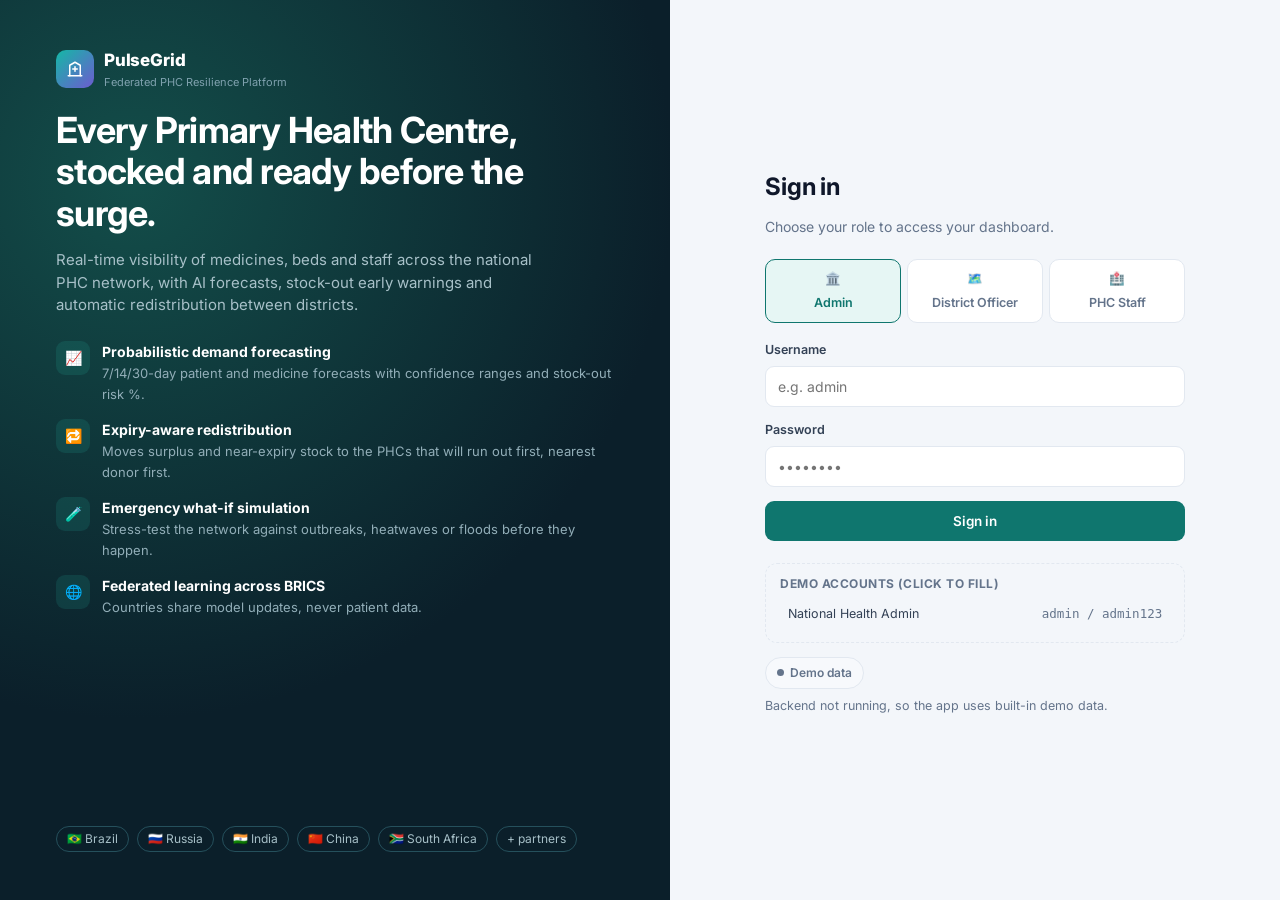
==== frontend/index.html @ be827195 "Add files via upload" ====
<!DOCTYPE html>
<html lang="en">
<head>
  <meta charset="UTF-8">
  <meta name="viewport" content="width=device-width, initial-scale=1.0">
  <title>Sign in · PulseGrid</title>
  <link rel="stylesheet" href="css/style.css">
  <script>
    (async () => {
      const res = await fetch('/api/setup/status');
      if (res.ok) {
        const {needs_setup} = await res.json();
        if (needs_setup) window.location = '/setup.html';
      }
    })();
  </script>
</head>
<body>
  <div class="login-page">
    <section class="login-side">
      <div>
        <div class="brand" style="padding:0">
          <div class="brand-mark"><svg class="ico" viewBox="0 0 24 24" fill="none" stroke="currentColor" stroke-width="2" stroke-linecap="round" stroke-linejoin="round"><path d="M3 21h18"/><path d="M5 21V7l7-4 7 4v14"/><path d="M12 9v6M9 12h6"/></svg></div>
          <div><div class="brand-name">PulseGrid</div><div class="brand-tag">Federated PHC Resilience Platform</div></div>
        </div>
        <h1>Every Primary Health Centre, stocked and ready before the surge.</h1>
        <p>Real-time visibility of medicines, beds and staff across the national PHC network, with AI forecasts, stock-out early warnings and automatic redistribution between districts.</p>
        <div class="feature-list">
          <div class="feature"><div class="feature-ico">📈</div><div><b>Probabilistic demand forecasting</b><span>7/14/30-day patient and medicine forecasts with confidence ranges and stock-out risk %.</span></div></div>
          <div class="feature"><div class="feature-ico">🔁</div><div><b>Expiry-aware redistribution</b><span>Moves surplus and near-expiry stock to the PHCs that will run out first, nearest donor first.</span></div></div>
          <div class="feature"><div class="feature-ico">🧪</div><div><b>Emergency what-if simulation</b><span>Stress-test the network against outbreaks, heatwaves or floods before they happen.</span></div></div>
          <div class="feature"><div class="feature-ico">🌐</div><div><b>Federated learning across BRICS</b><span>Countries share model updates, never patient data.</span></div></div>
        </div>
      </div>
      <div class="brics"><span>🇧🇷 Brazil</span><span>🇷🇺 Russia</span><span>🇮🇳 India</span><span>🇨🇳 China</span><span>🇿🇦 South Africa</span><span>+ partners</span></div>
    </section>

    <main class="login-main">
      <div class="login-card">
        <h2>Sign in</h2>
        <p class="muted">Choose your role to access your dashboard.</p>

        <div class="role-tabs" role="tablist">
          <button class="role-tab active" data-role="admin" type="button">🏛️<span>Admin</span></button>
          <button class="role-tab" data-role="district" type="button">🗺️<span>District Officer</span></button>
          <button class="role-tab" data-role="phc" type="button">🏥<span>PHC Staff</span></button>
        </div>

        <form class="login-form" id="loginForm" autocomplete="off">
          <div class="field">
            <label for="username">Username</label>
            <input type="text" id="username" placeholder="e.g. admin" required>
          </div>
          <div class="field">
            <label for="password">Password</label>
            <input type="password" id="password" placeholder="••••••••" required>
          </div>
          <div class="error-msg" id="error"></div>
          <button class="btn btn-primary btn-block" type="submit">Sign in</button>
        </form>

        <div class="demo-box">
          <h4>Demo accounts (click to fill)</h4>
          <div id="demoList"></div>
        </div>
        <p class="small muted" id="modeNote" style="margin-top:14px;display:flex;gap:8px;align-items:center;flex-wrap:wrap"></p>
      </div>
    </main>
  </div>

  <script src="js/data.js"></script>
  <script src="js/api.js"></script>
  <script src="js/engine.js"></script>
  <script src="js/auth.js"></script>
  <script src="js/layout.js"></script>
  <script>
    // Find out whether the backend is running, then show which mode we are in
    const detected = Api.detect().then((live) => {
      const existing = Auth.session();
      if (existing && !!existing.live === live && (!live || Api.hasToken())) location.replace(Auth.HOME[existing.role]);
      UI.$('#modeNote').innerHTML = live
        ? '<span class="mode-chip live"><i></i>Live</span> Connected to the PulseGrid backend. Data comes from the SQL database.'
        : '<span class="mode-chip"><i></i>Demo data</span> Backend not running, so the app uses built-in demo data.';
    });

    let role = 'admin';
    const tabs = UI.$$('.role-tab');
    function renderDemo() {
      UI.$('#demoList').innerHTML = Auth.USERS.filter((u) => u.role === role).map((u) =>
        `<button class="demo-chip" type="button" data-u="${u.username}" data-p="${u.password}">
           <span>${UI.esc(u.name)}</span><code>${u.username} / ${u.password}</code></button>`).join('');
      UI.$$('.demo-chip').forEach((b) => b.onclick = () => {
        UI.$('#username').value = b.dataset.u; UI.$('#password').value = b.dataset.p;
      });
    }
    tabs.forEach((t) => t.onclick = () => {
      tabs.forEach((x) => x.classList.toggle('active', x === t));
      role = t.dataset.role;
      UI.$('#error').style.display = 'none';
      renderDemo();
    });
    renderDemo();

    UI.$('#loginForm').onsubmit = async (e) => {
      e.preventDefault();
      const btn = e.target.querySelector('button[type=submit]');
      btn.disabled = true;
      await detected;
      const res = await Auth.login(UI.$('#username').value, UI.$('#password').value, role);
      btn.disabled = false;
      if (!res.ok) { const el = UI.$('#error'); el.textContent = res.error; el.style.display = 'block'; return; }
      location.href = res.home;
    };
  </script>
</body>
</html>
---- frontend/css/style.css ----
/* =========================================================================
   PulseGrid — Federated PHC Resilience Platform
   ========================================================================= */
@import url('https://fonts.googleapis.com/css2?family=Inter:wght@400;500;600;700;800&display=swap');

:root {
  --bg: #f3f6fa;
  --surface: #ffffff;
  --surface-2: #f7f9fc;
  --border: #e2e8f0;
  --text: #0f172a;
  --text-2: #334155;
  --muted: #64748b;

  --primary: #0f766e;
  --primary-hover: #115e59;
  --primary-soft: #e6f6f4;
  --accent: #6d5bd0;

  --ok: #15803d;      --ok-soft: #dcfce7;
  --warn: #b45309;    --warn-soft: #fef3c7;
  --crit: #dc2626;    --crit-soft: #fee2e2;
  --info: #2563eb;    --info-soft: #dbeafe;

  --c-line: #0f766e;
  --c-forecast: #6d5bd0;
  --c-alt: #0891b2;

  --sidebar: #0b1f2a;
  --sidebar-2: #12303d;
  --sidebar-text: #b6c6cf;
  --sidebar-active: #2dd4bf;

  --radius: 14px;
  --radius-sm: 9px;
  --shadow: 0 1px 2px rgba(15, 23, 42, .05), 0 6px 20px rgba(15, 23, 42, .05);
  --font: 'Inter', system-ui, -apple-system, 'Segoe UI', Roboto, sans-serif;
  color-scheme: light;
}

@media (prefers-color-scheme: dark) {
  :root:not([data-theme="light"]) {
    --bg: #0a1419; --surface: #111e25; --surface-2: #16262e; --border: #22363f;
    --text: #e6edf1; --text-2: #c3d0d6; --muted: #8aa0aa;
    --primary: #2dd4bf; --primary-hover: #5eead4; --primary-soft: #0f3431; --accent: #a594f9;
    --ok: #4ade80; --ok-soft: #10301d; --warn: #fbbf24; --warn-soft: #3a2c0b;
    --crit: #f87171; --crit-soft: #3d1618; --info: #60a5fa; --info-soft: #132a4a;
    --c-line: #2dd4bf; --c-forecast: #a594f9; --c-alt: #38bdf8;
    --sidebar: #071015; --sidebar-2: #0f2029;
    --shadow: 0 1px 2px rgba(0, 0, 0, .3), 0 6px 20px rgba(0, 0, 0, .25);
    color-scheme: dark;
  }
}
:root[data-theme="dark"] {
  --bg: #0a1419; --surface: #111e25; --surface-2: #16262e; --border: #22363f;
  --text: #e6edf1; --text-2: #c3d0d6; --muted: #8aa0aa;
  --primary: #2dd4bf; --primary-hover: #5eead4; --primary-soft: #0f3431; --accent: #a594f9;
  --ok: #4ade80; --ok-soft: #10301d; --warn: #fbbf24; --warn-soft: #3a2c0b;
  --crit: #f87171; --crit-soft: #3d1618; --info: #60a5fa; --info-soft: #132a4a;
  --c-line: #2dd4bf; --c-forecast: #a594f9; --c-alt: #38bdf8;
  --sidebar: #071015; --sidebar-2: #0f2029;
  --shadow: 0 1px 2px rgba(0, 0, 0, .3), 0 6px 20px rgba(0, 0, 0, .25);
  color-scheme: dark;
}

* { box-sizing: border-box; }
html, body { margin: 0; }
body { font-family: var(--font); background: var(--bg); color: var(--text); font-size: 14px; line-height: 1.5; -webkit-font-smoothing: antialiased; }
a { color: var(--primary); text-decoration: none; }
a:hover { text-decoration: underline; }
h1, h2, h3, h4 { margin: 0; line-height: 1.25; }
.muted { color: var(--muted); }
.small { font-size: 12.5px; }
.ico { width: 18px; height: 18px; flex: none; }
.num { font-variant-numeric: tabular-nums; }

/* ---------- Shell ---------- */
.shell { display: grid; grid-template-columns: 250px 1fr; min-height: 100vh; }
.sidebar { background: var(--sidebar); color: var(--sidebar-text); display: flex; flex-direction: column; position: sticky; top: 0; height: 100vh; padding: 18px 14px; z-index: 40; }
.brand { display: flex; gap: 10px; align-items: center; padding: 4px 8px 20px; }
.brand-mark { width: 38px; height: 38px; border-radius: 10px; background: linear-gradient(135deg, #14b8a6, #6d5bd0); display: grid; place-items: center; color: #fff; }
.brand-name { color: #fff; font-weight: 800; font-size: 17px; letter-spacing: -.01em; }
.brand-tag { font-size: 11px; color: #7fa1ae; }
.nav { display: flex; flex-direction: column; gap: 2px; flex: 1; overflow-y: auto; }
.nav-item { display: flex; align-items: center; gap: 11px; padding: 10px 12px; border-radius: 10px; color: var(--sidebar-text); font-weight: 500; }
.nav-item:hover { background: var(--sidebar-2); color: #fff; text-decoration: none; }
.nav-item.active { background: var(--sidebar-2); color: #fff; box-shadow: inset 3px 0 0 var(--sidebar-active); }
.nav-item.active .ico { color: var(--sidebar-active); }
.nav-badge { margin-left: auto; background: #ef4444; color: #fff; font-size: 11px; border-radius: 999px; padding: 1px 7px; }
.sidebar-foot { border-top: 1px solid #1c3642; padding-top: 14px; display: flex; flex-direction: column; gap: 6px; }
.user-card { display: flex; gap: 10px; align-items: center; padding: 4px 6px 8px; }
.avatar { width: 34px; height: 34px; border-radius: 50%; background: #1d4150; color: #9ff3e6; display: grid; place-items: center; font-weight: 700; font-size: 12px; flex: none; }
.user-name { color: #fff; font-weight: 600; font-size: 12.5px; line-height: 1.3; }
.user-role { font-size: 11px; color: #7fa1ae; }
.side-btn { color: var(--sidebar-text) !important; justify-content: flex-start !important; border-color: transparent !important; }
.side-btn:hover { background: var(--sidebar-2) !important; color: #fff !important; }

.main { min-width: 0; display: flex; flex-direction: column; }
.topbar { display: flex; align-items: center; gap: 14px; padding: 16px 28px; background: var(--surface); border-bottom: 1px solid var(--border); position: sticky; top: 0; z-index: 30; }
.topbar-title { flex: 1; min-width: 0; }
.topbar-title h1 { font-size: 20px; font-weight: 700; letter-spacing: -.01em; }
.topbar-title p { margin: 2px 0 0; color: var(--muted); font-size: 13px; }
.topbar-actions { display: flex; align-items: center; gap: 8px; }
.scope-chip, .date-chip { font-size: 12px; font-weight: 600; padding: 6px 11px; border-radius: 999px; white-space: nowrap; }
.scope-chip { background: var(--primary-soft); color: var(--primary); }
.date-chip { background: var(--surface-2); color: var(--muted); border: 1px solid var(--border); }
.icon-btn { position: relative; width: 38px; height: 38px; border-radius: 10px; border: 1px solid var(--border); background: var(--surface); color: var(--text-2); display: grid; place-items: center; cursor: pointer; }
.icon-btn:hover { background: var(--surface-2); text-decoration: none; }
.bell-badge { position: absolute; top: -5px; right: -5px; background: #ef4444; color: #fff; font-size: 10px; border-radius: 999px; padding: 1px 5px; }
.only-mobile { display: none; }
.content { padding: 24px 28px 48px; display: flex; flex-direction: column; gap: 20px; max-width: 1500px; width: 100%; }
#scrim { display: none; }

/* ---------- Cards & grid ---------- */
.card { background: var(--surface); border: 1px solid var(--border); border-radius: var(--radius); box-shadow: var(--shadow); padding: 18px 20px; min-width: 0; }
.card-head { display: flex; align-items: center; justify-content: space-between; gap: 12px; margin-bottom: 14px; flex-wrap: wrap; }
.card-head h2, .card-head h3 { font-size: 15px; font-weight: 700; }
.card-head p { margin: 2px 0 0; color: var(--muted); font-size: 12.5px; }
.grid { display: grid; gap: 20px; }
.g-2 { grid-template-columns: repeat(2, minmax(0, 1fr)); }
.g-3 { grid-template-columns: repeat(3, minmax(0, 1fr)); }
.g-2-1 { grid-template-columns: minmax(0, 2fr) minmax(0, 1fr); }
.g-1-2 { grid-template-columns: minmax(0, 1fr) minmax(0, 2fr); }

.kpis { display: grid; grid-template-columns: repeat(auto-fit, minmax(150px, 1fr)); gap: 14px; }
.kpi { background: var(--surface); border: 1px solid var(--border); border-radius: var(--radius); padding: 15px 16px; box-shadow: var(--shadow); position: relative; overflow: hidden; }
.kpi::before { content: ''; position: absolute; left: 0; top: 0; bottom: 0; width: 3px; background: var(--primary); opacity: .8; }
.kpi-warning::before { background: var(--warn); }
.kpi-critical::before { background: var(--crit); }
.kpi-ok::before { background: var(--ok); }
.kpi-accent::before { background: var(--accent); }
.kpi-label { font-size: 12px; color: var(--muted); font-weight: 600; display: flex; align-items: center; gap: 6px; text-transform: uppercase; letter-spacing: .03em; }
.kpi-value { font-size: 26px; font-weight: 800; letter-spacing: -.02em; margin-top: 4px; font-variant-numeric: tabular-nums; }
.kpi-sub { font-size: 12px; color: var(--muted); margin-top: 2px; }
.kpi-critical .kpi-value { color: var(--crit); }
.kpi-warning .kpi-value { color: var(--warn); }

/* ---------- Pills, meters ---------- */
.pill { display: inline-flex; align-items: center; gap: 6px; font-size: 12px; font-weight: 600; padding: 3px 10px; border-radius: 999px; white-space: nowrap; }
.pill .dot { width: 7px; height: 7px; border-radius: 50%; background: currentColor; }
.pill-normal, .pill-ok { background: var(--ok-soft); color: var(--ok); }
.pill-warning { background: var(--warn-soft); color: var(--warn); }
.pill-critical { background: var(--crit-soft); color: var(--crit); }
.pill-info { background: var(--info-soft); color: var(--info); }
.pill-neutral { background: var(--surface-2); color: var(--muted); border: 1px solid var(--border); }
.meter { height: 7px; background: var(--surface-2); border: 1px solid var(--border); border-radius: 999px; overflow: hidden; min-width: 60px; }
.meter span { display: block; height: 100%; border-radius: 999px; }
.meter-normal { background: var(--ok); } .meter-warning { background: var(--warn); } .meter-critical { background: var(--crit); } .meter-info { background: var(--info); }

/* ---------- Buttons & forms ---------- */
.btn { display: inline-flex; align-items: center; justify-content: center; gap: 7px; font: inherit; font-weight: 600; font-size: 13.5px; padding: 9px 16px; border-radius: var(--radius-sm); border: 1px solid transparent; cursor: pointer; transition: background .15s, border-color .15s; white-space: nowrap; }
.btn:hover { text-decoration: none; }
.btn-primary { background: var(--primary); color: #fff; }
:root[data-theme="dark"] .btn-primary { color: #04201c; }
@media (prefers-color-scheme: dark) { :root:not([data-theme="light"]) .btn-primary { color: #04201c; } }
.btn-primary:hover { background: var(--primary-hover); }
.btn-outline { background: var(--surface); color: var(--text-2); border-color: var(--border); }
.btn-outline:hover { background: var(--surface-2); }
.btn-ghost { background: transparent; color: var(--text-2); }
.btn-danger { background: var(--crit-soft); color: var(--crit); }
.btn-ok { background: var(--ok-soft); color: var(--ok); }
.btn-sm { padding: 6px 11px; font-size: 12.5px; }
.btn-block { width: 100%; }
.btn:disabled { opacity: .5; cursor: not-allowed; }

.field { display: flex; flex-direction: column; gap: 6px; }
.field label { font-size: 12.5px; font-weight: 600; color: var(--text-2); }
input[type=text], input[type=password], input[type=number], input[type=search], select {
  font: inherit; color: var(--text); background: var(--surface); border: 1px solid var(--border); border-radius: var(--radius-sm); padding: 9px 12px; min-width: 0; }
input:focus, select:focus, .btn:focus-visible { outline: 2px solid color-mix(in srgb, var(--primary) 45%, transparent); outline-offset: 1px; }
.toolbar { display: flex; gap: 10px; align-items: center; flex-wrap: wrap; }
.toolbar .spacer { flex: 1; }
.seg { display: inline-flex; background: var(--surface-2); border: 1px solid var(--border); border-radius: 10px; padding: 3px; }
.seg button { font: inherit; font-size: 13px; font-weight: 600; background: transparent; border: 0; color: var(--muted); padding: 6px 13px; border-radius: 7px; cursor: pointer; }
.seg button.active { background: var(--surface); color: var(--text); box-shadow: 0 1px 3px rgba(0, 0, 0, .1); }

/* ---------- Tables ---------- */
.table-wrap { overflow-x: auto; margin: 0 -20px; padding: 0 20px; }
table { width: 100%; border-collapse: collapse; font-size: 13.5px; }
th { text-align: left; font-size: 11.5px; text-transform: uppercase; letter-spacing: .04em; color: var(--muted); font-weight: 700; padding: 10px 10px; border-bottom: 1px solid var(--border); white-space: nowrap; background: var(--surface); position: sticky; top: 0; }
th.sortable { cursor: pointer; user-select: none; }
th.sortable:hover { color: var(--text); }
td { padding: 11px 10px; border-bottom: 1px solid var(--border); vertical-align: middle; }
tr:last-child td { border-bottom: 0; }
tbody tr:hover { background: var(--surface-2); }
td.r, th.r { text-align: right; }
.row-critical td:first-child { box-shadow: inset 3px 0 0 var(--crit); }
.row-warning td:first-child { box-shadow: inset 3px 0 0 var(--warn); }
.empty { text-align: center; color: var(--muted); padding: 30px; }
.scroll-y { max-height: 560px; overflow-y: auto; }

/* ---------- Charts ---------- */
.chart { position: relative; width: 100%; }
.chart-svg { display: block; max-width: 100%; overflow: visible; }
.chart-svg .grid { stroke: var(--border); stroke-width: 1; }
.chart-svg .axis { fill: var(--muted); font-size: 11px; font-family: var(--font); }
.chart-svg .marker { stroke: var(--muted); stroke-dasharray: 3 3; }
.chart-svg .marker-label { font-weight: 600; }
.chart-svg .hover-line { stroke: var(--muted); stroke-width: 1; }
.chart-tip { position: absolute; background: var(--surface); border: 1px solid var(--border); border-radius: 8px; padding: 8px 10px; font-size: 12px; box-shadow: var(--shadow); pointer-events: none; white-space: nowrap; z-index: 5; }
.chart-tip i { display: inline-block; width: 8px; height: 8px; border-radius: 2px; margin-right: 6px; }
.legend { display: flex; gap: 16px; flex-wrap: wrap; font-size: 12px; color: var(--muted); }
.legend span { display: inline-flex; align-items: center; gap: 6px; }
.legend i { width: 14px; height: 3px; border-radius: 2px; display: inline-block; }
.legend i.dash { background: repeating-linear-gradient(90deg, currentColor 0 4px, transparent 4px 7px) !important; }
.legend i.box { height: 10px; width: 14px; opacity: .3; }

.hbars { display: flex; flex-direction: column; gap: 9px; }
.hbar-row { display: grid; grid-template-columns: minmax(90px, 160px) 1fr 70px; gap: 10px; align-items: center; font-size: 13px; }
.hbar-label { white-space: nowrap; overflow: hidden; text-overflow: ellipsis; color: var(--text-2); }
.hbar-track { height: 10px; background: var(--surface-2); border-radius: 999px; overflow: hidden; }
.hbar-fill { display: block; height: 100%; border-radius: 999px; }
.hbar-info { background: var(--c-line); } .hbar-normal { background: var(--ok); } .hbar-warning { background: var(--warn); } .hbar-critical { background: var(--crit); } .hbar-accent { background: var(--accent); }
.hbar-val { text-align: right; font-variant-numeric: tabular-nums; font-weight: 600; }

.donut { display: grid; place-items: center; }
.donut-track { fill: none; stroke: var(--surface-2); stroke-width: 14; }
.donut-fill { fill: none; stroke-width: 14; stroke-linecap: round; transition: stroke-dasharray .6s; }
.donut-normal { stroke: var(--ok); } .donut-warning { stroke: var(--warn); } .donut-critical { stroke: var(--crit); } .donut-info { stroke: var(--c-line); }
.donut-center { fill: var(--text); font-size: 24px; font-weight: 800; font-family: var(--font); }

.map-halo { fill: var(--primary-soft); opacity: .7; }
.map-label { fill: var(--text-2); font-size: 11.5px; font-weight: 700; font-family: var(--font); }
.map-dot { stroke: var(--surface); stroke-width: 2; cursor: pointer; }
.map-normal { fill: var(--ok); } .map-warning { fill: var(--warn); } .map-critical { fill: var(--crit); }

/* ---------- Lists ---------- */
.list { display: flex; flex-direction: column; }
.list-item { display: flex; gap: 12px; align-items: flex-start; padding: 12px 0; border-bottom: 1px solid var(--border); }
.list-item:last-child { border-bottom: 0; }
.list-item .grow { flex: 1; min-width: 0; }
.list-title { font-weight: 600; }
.list-sub { font-size: 12.5px; color: var(--muted); }
.score-badge { width: 42px; height: 42px; border-radius: 11px; display: grid; place-items: center; font-weight: 800; font-size: 15px; flex: none; }
.score-critical { background: var(--crit-soft); color: var(--crit); }
.score-warning { background: var(--warn-soft); color: var(--warn); }
.score-normal { background: var(--ok-soft); color: var(--ok); }

.reason-list { display: flex; flex-direction: column; gap: 8px; margin-top: 8px; }
.reason { display: grid; grid-template-columns: 130px 1fr 44px; gap: 10px; align-items: center; font-size: 12.5px; }
.reason b { font-weight: 600; color: var(--text-2); }

/* ---------- Hero / banners ---------- */
.hero { display: flex; gap: 20px; align-items: center; flex-wrap: wrap; background: linear-gradient(120deg, var(--primary-soft), var(--surface) 70%); }
.hero-score { font-size: 44px; font-weight: 800; letter-spacing: -.03em; line-height: 1; }
.hero .grow { flex: 1; min-width: 240px; }
.banner { display: flex; gap: 12px; align-items: center; padding: 12px 16px; border-radius: var(--radius-sm); font-size: 13.5px; }
.banner-info { background: var(--info-soft); color: var(--info); }
.banner-warning { background: var(--warn-soft); color: var(--warn); }
.banner-critical { background: var(--crit-soft); color: var(--crit); }

/* ---------- Toasts ---------- */
#toasts { position: fixed; bottom: 20px; right: 20px; display: flex; flex-direction: column; gap: 8px; z-index: 100; }
.toast { background: var(--text); color: var(--surface); padding: 11px 16px; border-radius: 10px; font-weight: 600; font-size: 13px; box-shadow: var(--shadow); transform: translateY(10px); opacity: 0; transition: all .25s; max-width: 340px; }
.toast.show { transform: none; opacity: 1; }

/* ---------- Login ---------- */
.login-page { min-height: 100vh; display: grid; grid-template-columns: 1.1fr 1fr; }
.login-side { background: radial-gradient(circle at 20% 20%, #134e4a, #0b1f2a 60%); color: #d5e5ea; padding: 48px 56px; display: flex; flex-direction: column; justify-content: space-between; gap: 32px; }
.login-side h1 { color: #fff; font-size: 36px; letter-spacing: -.02em; line-height: 1.15; margin: 20px 0 14px; }
.login-side p { color: #a7c0c8; font-size: 15px; max-width: 480px; }
.feature-list { display: grid; gap: 14px; margin-top: 24px; }
.feature { display: flex; gap: 12px; align-items: flex-start; }
.feature-ico { width: 34px; height: 34px; border-radius: 9px; background: rgba(45, 212, 191, .12); color: #5eead4; display: grid; place-items: center; flex: none; }
.feature b { color: #fff; display: block; font-size: 14px; }
.feature span { font-size: 13px; color: #92aeb8; }
.brics { display: flex; gap: 8px; flex-wrap: wrap; font-size: 12px; }
.brics span { border: 1px solid #25505c; border-radius: 999px; padding: 3px 10px; color: #a7c0c8; }
.login-main { display: grid; place-items: center; padding: 40px 24px; background: var(--bg); }
.login-card { width: 100%; max-width: 420px; }
.login-card h2 { font-size: 24px; letter-spacing: -.01em; }
.role-tabs { display: grid; grid-template-columns: repeat(3, 1fr); gap: 6px; margin: 22px 0 18px; }
.role-tab { font: inherit; border: 1px solid var(--border); background: var(--surface); border-radius: 10px; padding: 10px 6px; cursor: pointer; color: var(--muted); font-weight: 600; font-size: 12.5px; display: flex; flex-direction: column; align-items: center; gap: 5px; }
.role-tab.active { border-color: var(--primary); color: var(--primary); background: var(--primary-soft); }
.login-form { display: flex; flex-direction: column; gap: 14px; }
.error-msg { color: var(--crit); background: var(--crit-soft); padding: 9px 12px; border-radius: 8px; font-size: 13px; display: none; }
.demo-box { margin-top: 22px; border: 1px dashed var(--border); border-radius: 12px; padding: 12px 14px; }
.demo-box h4 { font-size: 12px; text-transform: uppercase; letter-spacing: .04em; color: var(--muted); margin-bottom: 8px; }
.demo-chip { display: flex; justify-content: space-between; gap: 8px; width: 100%; font: inherit; font-size: 12.5px; background: transparent; border: 0; padding: 6px 8px; border-radius: 7px; cursor: pointer; color: var(--text-2); text-align: left; }
.demo-chip:hover { background: var(--surface-2); }
.demo-chip code { color: var(--muted); }

/* ---------- Page specific ---------- */
.transfer { display: grid; grid-template-columns: 1fr auto; gap: 14px; padding: 16px 0; border-bottom: 1px solid var(--border); }
.transfer:last-child { border-bottom: 0; }
.route { display: flex; align-items: center; gap: 10px; flex-wrap: wrap; font-weight: 700; font-size: 15px; }
.route .arrow { color: var(--primary); font-size: 18px; }
.route small { font-weight: 500; color: var(--muted); font-size: 12px; }
.transfer-meta { display: flex; gap: 18px; flex-wrap: wrap; margin-top: 8px; font-size: 13px; color: var(--text-2); }
.transfer-meta b { color: var(--muted); font-weight: 600; font-size: 11.5px; text-transform: uppercase; letter-spacing: .03em; margin-right: 4px; }
.transfer-reason { margin-top: 8px; font-size: 13px; color: var(--muted); }
.transfer-actions { display: flex; flex-direction: column; gap: 6px; align-items: stretch; justify-content: center; }

.slider-field { display: grid; grid-template-columns: 1fr 86px; gap: 10px; align-items: center; }
.slider-field input[type=range] { width: 100%; accent-color: var(--primary); }
.slider-label { display: flex; justify-content: space-between; font-size: 13px; font-weight: 600; color: var(--text-2); margin-bottom: 2px; }
.preset-row { display: flex; gap: 8px; flex-wrap: wrap; }

.alert-item { display: grid; grid-template-columns: 40px 1fr auto; gap: 14px; align-items: flex-start; padding: 14px 0; border-bottom: 1px solid var(--border); }
.alert-item:last-child { border-bottom: 0; }
.alert-item.acked { opacity: .55; }
.alert-ico { width: 40px; height: 40px; border-radius: 11px; display: grid; place-items: center; font-size: 18px; }
.alert-ico.critical { background: var(--crit-soft); } .alert-ico.warning { background: var(--warn-soft); }
.chips { display: flex; gap: 6px; flex-wrap: wrap; }
.chip { font: inherit; font-size: 12.5px; font-weight: 600; border: 1px solid var(--border); background: var(--surface); color: var(--text-2); padding: 6px 12px; border-radius: 999px; cursor: pointer; }
.chip.active { background: var(--text); color: var(--surface); border-color: var(--text); }
.chip .count { opacity: .65; margin-left: 4px; }

.fed-node { display: grid; grid-template-columns: 1fr auto auto; gap: 12px; align-items: center; padding: 9px 0; border-bottom: 1px solid var(--border); font-size: 13px; }
.fed-node:last-child { border-bottom: 0; }
.fed-status { width: 8px; height: 8px; border-radius: 50%; display: inline-block; margin-right: 8px; background: var(--ok); }
.fed-status.syncing { background: var(--warn); animation: pulse 1s infinite; }
@keyframes pulse { 50% { opacity: .3; } }
.progress { height: 6px; background: var(--surface-2); border-radius: 999px; overflow: hidden; }
.progress span { display: block; height: 100%; background: linear-gradient(90deg, var(--primary), var(--accent)); width: 0; transition: width .3s; }

/* ---------- Responsive ---------- */
@media (max-width: 1100px) {
  .g-3 { grid-template-columns: repeat(2, minmax(0, 1fr)); }
  .g-2-1, .g-1-2 { grid-template-columns: minmax(0, 1fr); }
}
@media (max-width: 860px) {
  .shell { grid-template-columns: minmax(0, 1fr); }
  .sidebar { position: fixed; left: 0; top: 0; bottom: 0; width: 260px; transform: translateX(-100%); transition: transform .25s; }
  body.nav-open .sidebar { transform: none; }
  body.nav-open #scrim { display: block; position: fixed; inset: 0; background: rgba(0, 0, 0, .4); z-index: 35; }
  .only-mobile { display: grid; }
  .topbar { padding: 12px 16px; }
  .topbar-title p, .date-chip { display: none; }
  .content { padding: 16px 16px 40px; }
  .g-2, .g-3 { grid-template-columns: minmax(0, 1fr); }
  .login-page { grid-template-columns: 1fr; }
  .login-side { padding: 32px 20px; }
  .login-side h1 { font-size: 28px; }
  .transfer { grid-template-columns: 1fr; }
  .transfer-actions { flex-direction: row; }
  .reason { grid-template-columns: 100px 1fr 36px; }
  .table-wrap { margin: 0 -20px; }
}
@media (max-width: 520px) {
  .scope-chip { display: none; }
  .kpis { grid-template-columns: repeat(2, minmax(0, 1fr)); }
  .kpi-value { font-size: 21px; }
  .alert-item { grid-template-columns: 34px 1fr; }
  .alert-item > :last-child { grid-column: 2; }
  .hbar-row { grid-template-columns: 90px 1fr 56px; }
}

/* ---------- Live / demo mode indicator ---------- */
.mode-chip { display: inline-flex; align-items: center; gap: 6px; font-size: 12px; font-weight: 600; padding: 6px 11px; border-radius: 999px; background: var(--surface-2); color: var(--muted); border: 1px solid var(--border); white-space: nowrap; }
.mode-chip i { width: 7px; height: 7px; border-radius: 50%; background: var(--muted); }
.mode-chip.live { color: var(--ok); background: var(--ok-soft); border-color: transparent; }
.mode-chip.live i { background: var(--ok); box-shadow: 0 0 0 3px color-mix(in srgb, var(--ok) 25%, transparent); }
.toast-warn { background: var(--crit); color: #fff; }
.loading { color: var(--muted); padding: 30px; text-align: center; }
@media (max-width: 520px) { .mode-chip { padding: 6px 8px; } }
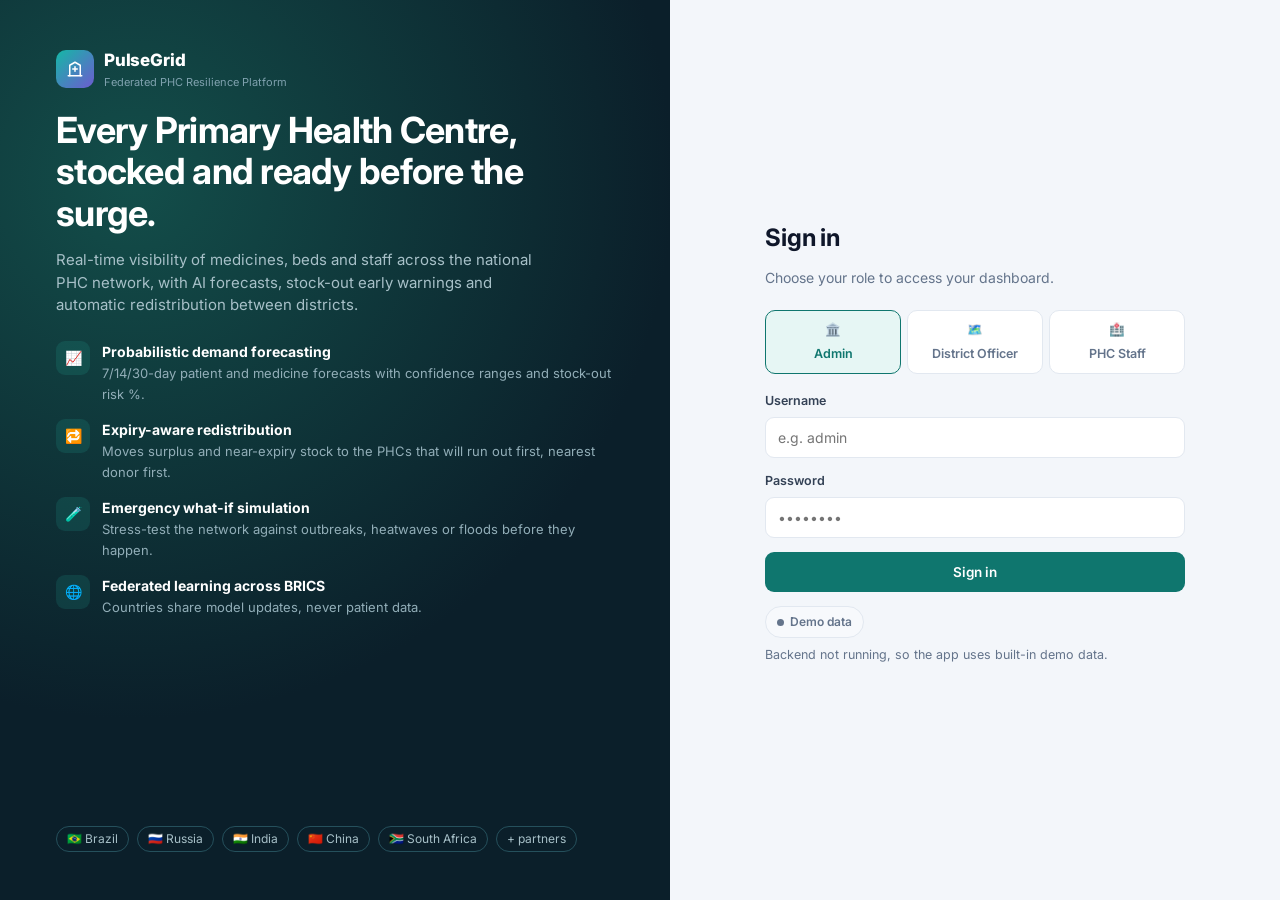
==== commit 9269a003: "Add files via upload" ====
--- a/frontend/index.html
+++ b/frontend/index.html
@@ -59,10 +59,7 @@
           <button class="btn btn-primary btn-block" type="submit">Sign in</button>
         </form>
 
-        <div class="demo-box">
-          <h4>Demo accounts (click to fill)</h4>
-          <div id="demoList"></div>
-        </div>
+        <!-- Demo accounts section removed for security -->
         <p class="small muted" id="modeNote" style="margin-top:14px;display:flex;gap:8px;align-items:center;flex-wrap:wrap"></p>
       </div>
     </main>
@@ -85,21 +82,11 @@
 
     let role = 'admin';
     const tabs = UI.$$('.role-tab');
-    function renderDemo() {
-      UI.$('#demoList').innerHTML = Auth.USERS.filter((u) => u.role === role).map((u) =>
-        `<button class="demo-chip" type="button" data-u="${u.username}" data-p="${u.password}">
-           <span>${UI.esc(u.name)}</span><code>${u.username} / ${u.password}</code></button>`).join('');
-      UI.$$('.demo-chip').forEach((b) => b.onclick = () => {
-        UI.$('#username').value = b.dataset.u; UI.$('#password').value = b.dataset.p;
-      });
-    }
     tabs.forEach((t) => t.onclick = () => {
       tabs.forEach((x) => x.classList.toggle('active', x === t));
       role = t.dataset.role;
       UI.$('#error').style.display = 'none';
-      renderDemo();
     });
-    renderDemo();
 
     UI.$('#loginForm').onsubmit = async (e) => {
       e.preventDefault();
